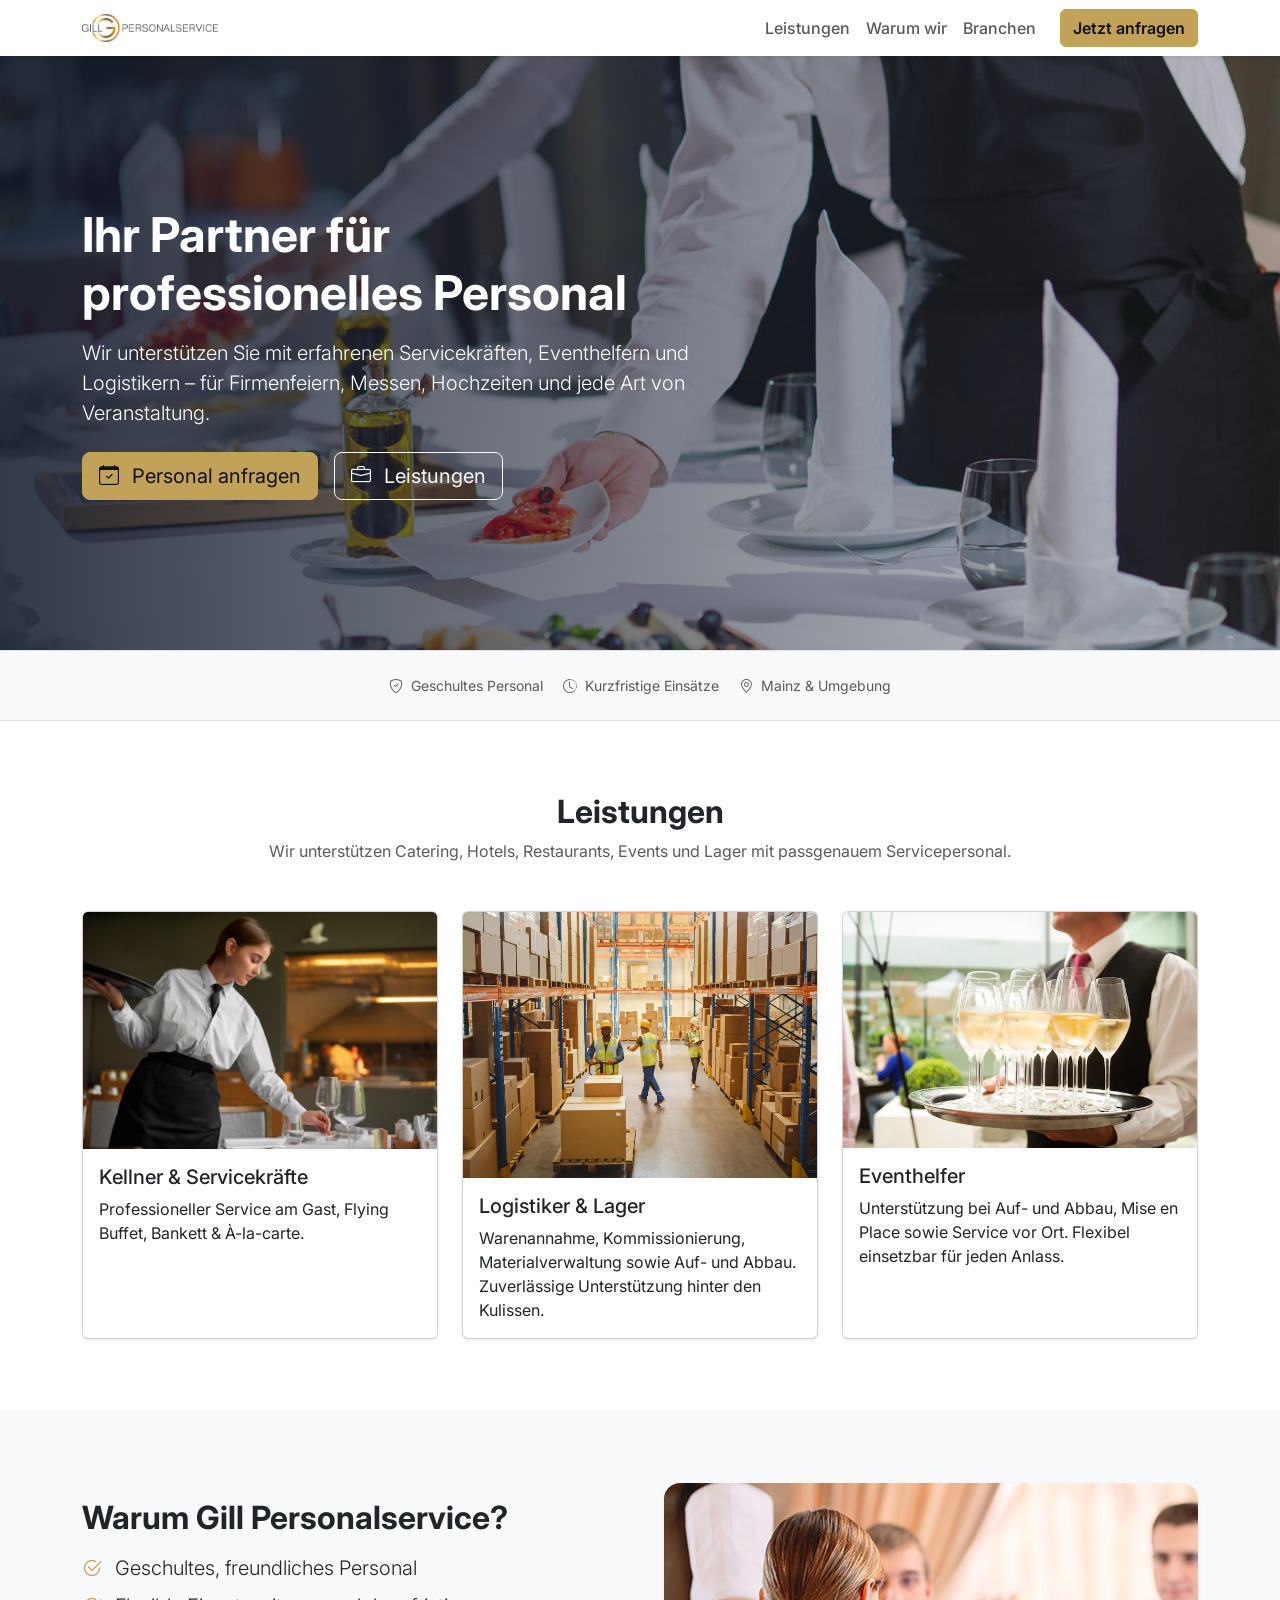
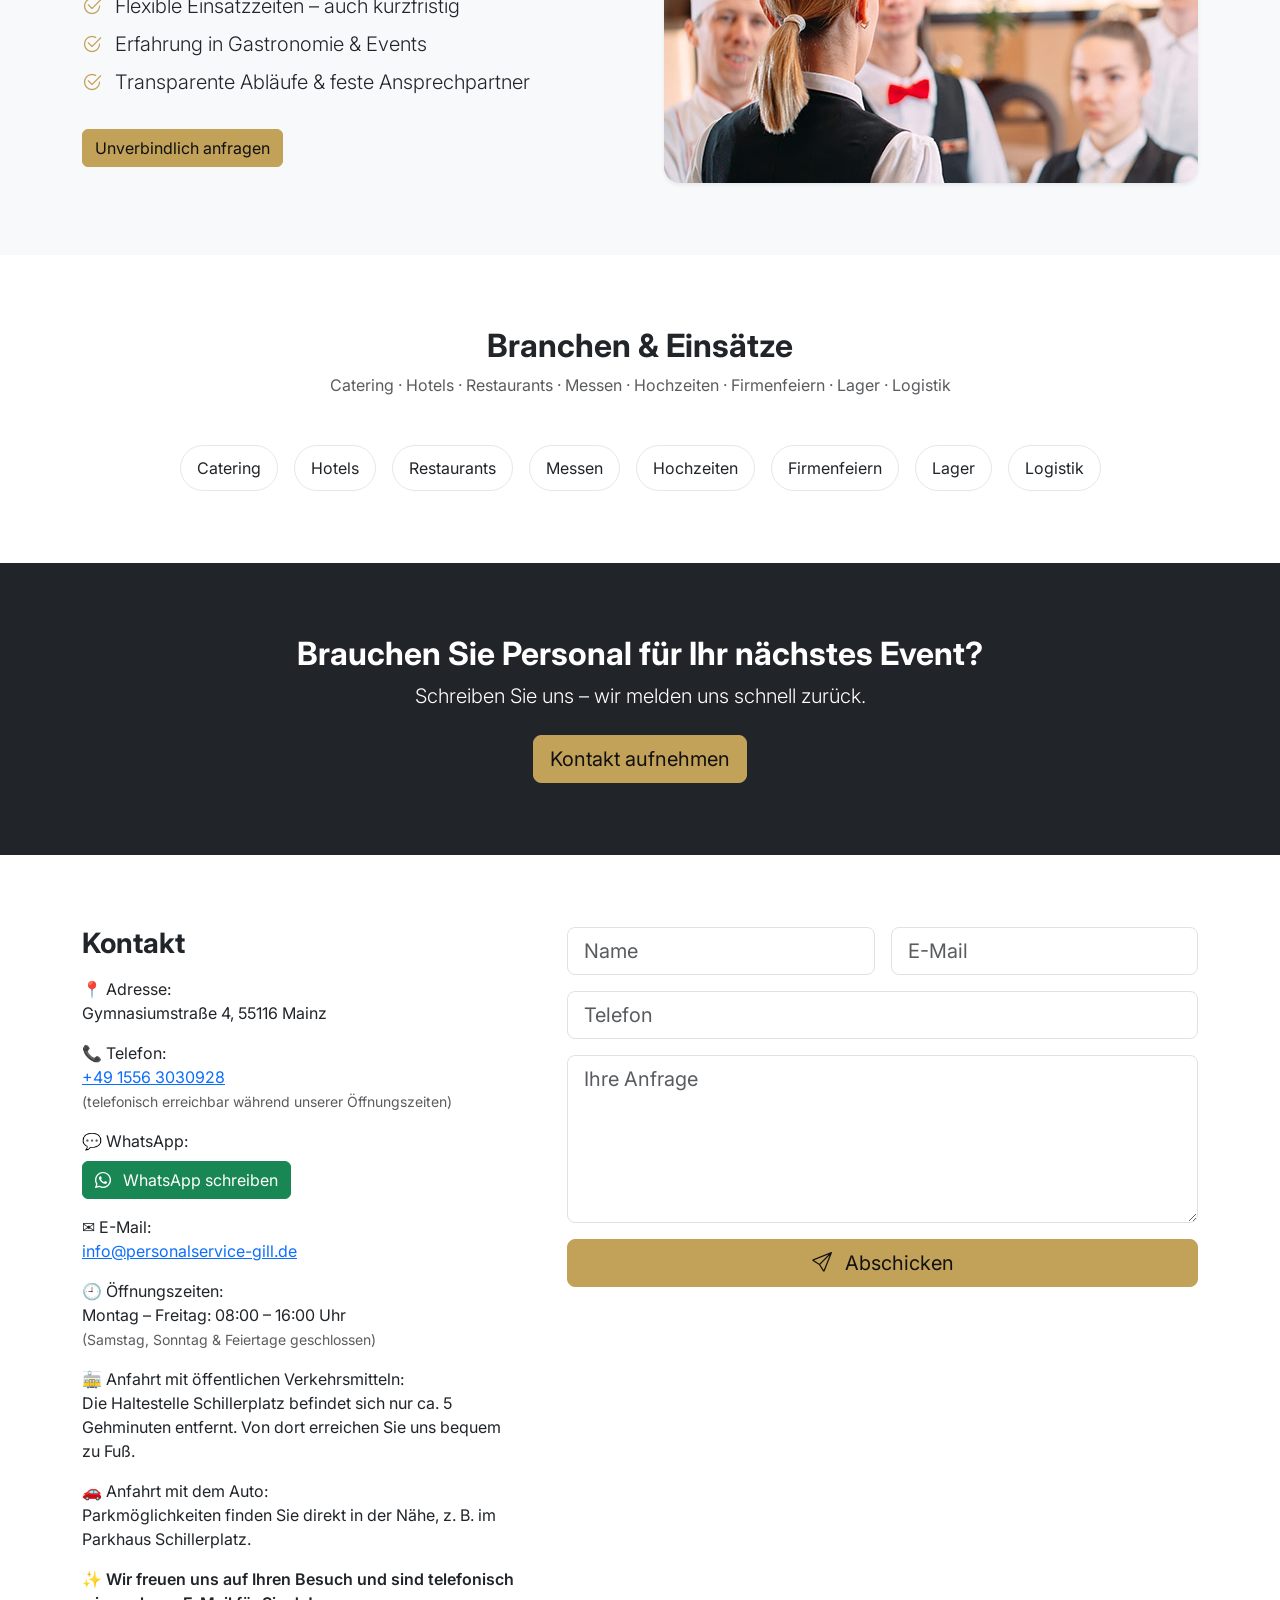
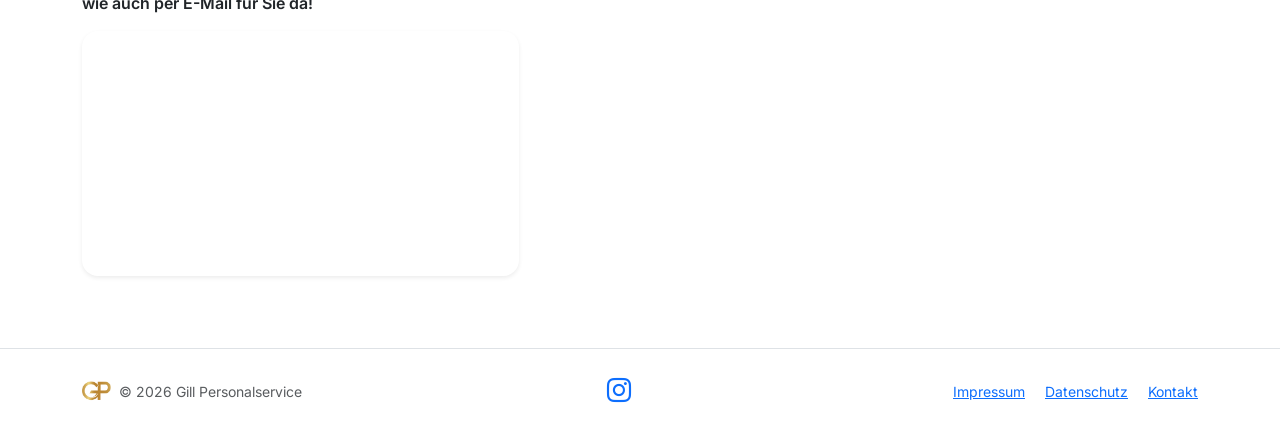
==== index.html @ 8b9c26a4 "Update index.html" ====
<!doctype html>
<html lang="de">
<head>
  <meta charset="utf-8">
  <meta name="viewport" content="width=device-width, initial-scale=1">
  <title>Gill Personalservice – Ihr Partner für professionelles Personal</title>
  <meta name="description" content="Zuverlässige Kellner, Logistiker, Lager und Eventhelfer für Hotels, Gastronomie und Veranstaltungen.">
  <link href="https://cdn.jsdelivr.net/npm/bootstrap@5.3.3/dist/css/bootstrap.min.css" rel="stylesheet">
  <link href="https://fonts.googleapis.com/css2?family=Inter:wght@400;500;600;700&display=swap" rel="stylesheet">
  <link href="https://cdn.jsdelivr.net/npm/bootstrap-icons@1.11.3/font/bootstrap-icons.css" rel="stylesheet">
  <link href="assets/css/style.css" rel="stylesheet">
  <link rel="icon" href="Gill-Personalservice_logo_klein_weiss_2_TO_DO.png">
  
  <link href="https://cdn.jsdelivr.net/npm/bootstrap@5.3.3/dist/css/bootstrap.min.css" rel="stylesheet">
<link href="https://fonts.googleapis.com/css2?family=Inter:wght@400;500;600;700&display=swap" rel="stylesheet">
<link href="assets/css/style.css" rel="stylesheet">

</head>
<body>
<!-- NAV -->
<nav class="navbar navbar-expand-lg navbar-light sticky-top shadow-sm bg-white">
  <div class="container">
    <a class="navbar-brand d-flex align-items-center gap-2" href="#">
      <img src="Logo_ORIG_1.jpg" alt="Gill Personalservice" height="28">
      <span class="fw-semibold"></span>
    </a>
    <button class="navbar-toggler" type="button" data-bs-toggle="collapse" data-bs-target="#nav">
      <span class="navbar-toggler-icon"></span>
    </button>
    <div class="collapse navbar-collapse" id="nav">
      <ul class="navbar-nav ms-auto align-items-lg-center">
        <li class="nav-item"><a class="nav-link" href="#leistungen">Leistungen</a></li>
        <li class="nav-item"><a class="nav-link" href="#warum">Warum wir</a></li>
        <li class="nav-item"><a class="nav-link" href="#branchen">Branchen</a></li>
        <li class="nav-item"><a class="btn btn-accent ms-lg-3" href="#kontakt">Jetzt anfragen</a></li>
      </ul>
    </div>
  </div>
</nav>

<!-- HERO -->
<header class="hero d-flex align-items-center text-white">
  <div class="container py-5">
    <div class="row align-items-center">
      <div class="col-lg-7">
        <h1 class="display-5 fw-bold">Ihr Partner für professionelles Personal</h1>
        <p class="lead mt-3">Wir unterstützen Sie mit erfahrenen Servicekräften, Eventhelfern und Logistikern – für Firmenfeiern, Messen, Hochzeiten und jede Art von Veranstaltung.</p>
        <div class="d-flex gap-3 mt-4">
          <a href="#kontakt" class="btn btn-accent btn-lg"><i class="bi bi-calendar-check me-2"></i> Personal anfragen</a>
          <a href="#leistungen" class="btn btn-outline-light btn-lg"><i class="bi bi-briefcase me-2"></i> Leistungen</a>
        </div>
      </div>
    </div>
  </div>
  <div class="hero-bg" style="background-image:url('assets/img/catering-service-personal.jpeg');"></div>
  <div class="hero-overlay"></div>
</header>

<!-- TRUST / BADGES (опционально) -->
<section class="py-4 bg-light border-top border-bottom">
  <div class="container text-center small text-muted">
    <span class="me-3"><i class="bi bi-shield-check me-1"></i> Geschultes Personal</span>
    <span class="me-3"><i class="bi bi-clock-history me-1"></i> Kurzfristige Einsätze</span>
    <span><i class="bi bi-geo-alt me-1"></i> Mainz & Umgebung</span>
  </div>
</section>

<!-- LEISTUNGEN -->
<section id="leistungen" class="py-6">
  <div class="container">
    <div class="text-center mb-5">
      <h2 class="fw-bold">Leistungen</h2>
      <p class="text-muted">Wir unterstützen Catering, Hotels, Restaurants, Events und Lager mit passgenauem Servicepersonal.</p>
    </div>
    <div class="row g-4">
      <div class="col-md-4">
        <div class="card h-100 shadow-sm lift">
          <img class="card-img-top" src="assets/img/image (1).png" alt="Kellner & Servicekräfte">
          <div class="card-body">
            <h5 class="card-title">Kellner & Servicekräfte</h5>
            <p class="card-text">Professioneller Service am Gast, Flying Buffet, Bankett & À-la-carte.</p>
          </div>
        </div>
      </div>
      <div class="col-md-4">
        <div class="card h-100 shadow-sm lift">
          <img class="card-img-top" src="fachlagerist-lagerlogistik.jpg" alt="Logistiker, Lager">
          <div class="card-body">
            <h5 class="card-title">Logistiker & Lager</h5>
            <p class="card-text">Warenannahme, Kommissionierung, Materialverwaltung sowie Auf- und Abbau. Zuverlässige Unterstützung hinter den Kulissen.</p>
          </div>
        </div>
      </div>
      <div class="col-md-4">
        <div class="card h-100 shadow-sm lift">
          <img class="card-img-top" src="midsection-von-kellner-mit-weinglaesern-im-restaurant_1048944-6241813.jpg" alt="Eventhelfer">
          <div class="card-body">
            <h5 class="card-title">Eventhelfer</h5>
            <p class="card-text">Unterstützung bei Auf- und Abbau, Mise en Place sowie Service vor Ort. Flexibel einsetzbar für jeden Anlass.</p>
          </div>
        </div>
      </div>
    </div>
  </div>
</section>

<!-- WARUM WIR -->
<section id="warum" class="py-6 bg-light">
  <div class="container">
    <div class="row align-items-center g-5">
      <div class="col-lg-6">
        <h2 class="fw-bold">Warum Gill Personalservice?</h2>
        <ul class="list-unstyled mt-3 lead">
          <li class="mb-2"><i class="bi bi-check2-circle text-accent me-2"></i> Geschultes, freundliches Personal</li>
          <li class="mb-2"><i class="bi bi-check2-circle text-accent me-2"></i> Flexible Einsatzzeiten – auch kurzfristig</li>
          <li class="mb-2"><i class="bi bi-check2-circle text-accent me-2"></i> Erfahrung in Gastronomie & Events</li>
          <li class="mb-2"><i class="bi bi-check2-circle text-accent me-2"></i> Transparente Abläufe & feste Ansprechpartner</li>
        </ul>
        <a href="#kontakt" class="btn btn-accent mt-3">Unverbindlich anfragen</a>
      </div>
      <div class="col-lg-6">
        <div class="ratio ratio-16x9 rounded-4 shadow-sm bg-cover" style="background-image:url('assets/img/professionelles-servicepersonal-berlin.jpg');"></div>
      </div>
    </div>
  </div>
</section>

<!-- BRANCHEN -->
<section id="branchen" class="py-6">
  <div class="container">
    <div class="text-center mb-5">
      <h2 class="fw-bold">Branchen & Einsätze</h2>
      <p class="text-muted">Catering · Hotels · Restaurants · Messen · Hochzeiten · Firmenfeiern · Lager · Logistik</p>
    </div>
    <div class="d-flex flex-wrap justify-content-center gap-3">
      <div class="pill">Catering</div>
      <div class="pill">Hotels</div>
      <div class="pill">Restaurants</div>
      <div class="pill">Messen</div>
      <div class="pill">Hochzeiten</div>
      <div class="pill">Firmenfeiern</div>
      <div class="pill">Lager</div>
      <div class="pill">Logistik</div>
    </div>
  </div>
</section>

<!-- CTA BIG -->
<section class="py-6 bg-dark text-white text-center">
  <div class="container">
    <h2 class="fw-bold">Brauchen Sie Personal für Ihr nächstes Event?</h2>
    <p class="lead mt-2">Schreiben Sie uns – wir melden uns schnell zurück.</p>
    <a href="#kontakt" class="btn btn-accent btn-lg mt-2">Kontakt aufnehmen</a>
  </div>
</section>

<!-- KONTAKT -->
<section id="kontakt" class="py-6">
  <div class="container">
    <div class="row g-5">
      
      <!-- Linke Spalte: Kontaktdaten -->
      <div class="col-lg-5">
        <h3 class="fw-bold mb-3">Kontakt</h3>

        <p>📍 Adresse:<br>
        Gymnasiumstraße 4, 55116 Mainz</p>

<p>📞 Telefon:<br>
  <a href="tel:+4915563030928">+49 1556 3030928</a><br>
  <small class="text-muted">(telefonisch erreichbar während unserer Öffnungszeiten)</small>
</p>

<p>💬 WhatsApp:<br>
  <a href="https://wa.me/4915563030928" 
     target="_blank" 
     class="btn btn-success mt-2">
    <i class="bi bi-whatsapp me-2"></i> WhatsApp schreiben
  </a>
</p>

        <p>✉️ E-Mail:<br>
        <a href="mailto:info@personalservice-gill.de">info@personalservice-gill.de</a></p>

        <p>🕘 Öffnungszeiten:<br>
        Montag – Freitag: 08:00 – 16:00 Uhr<br>
        <small class="text-muted">(Samstag, Sonntag & Feiertage geschlossen)</small></p>

        <p>🚋 Anfahrt mit öffentlichen Verkehrsmitteln:<br>
        Die Haltestelle Schillerplatz befindet sich nur ca. 5 Gehminuten entfernt. Von dort erreichen Sie uns bequem zu Fuß.</p>

        <p>🚗 Anfahrt mit dem Auto:<br>
        Parkmöglichkeiten finden Sie direkt in der Nähe, z. B. im Parkhaus Schillerplatz.</p>

        <p class="fw-semibold">✨ Wir freuen uns auf Ihren Besuch und sind telefonisch wie auch per E-Mail für Sie da!</p>

        <!-- Google Maps -->
        <div class="ratio ratio-16x9 rounded-4 shadow-sm overflow-hidden mt-3">
          <iframe
            src="https://www.google.com/maps?q=Gymnasiumstraße%204,%2055116%20Mainz&output=embed"
            style="border:0;" allowfullscreen="" loading="lazy"
            referrerpolicy="no-referrer-when-downgrade">
          </iframe>
        </div>
      </div>

      <!-- Rechte Spalte: Formular -->
      <div class="col-lg-7">
        <!-- отправка через Formspree (замени XXXXX на свой ID) -->
        <form action="https://formspree.io/f/XXXXX" method="POST" class="row g-3">
          <div class="col-md-6">
            <input class="form-control form-control-lg" name="name" placeholder="Name" required>
          </div>
          <div class="col-md-6">
            <input class="form-control form-control-lg" type="email" name="email" placeholder="E-Mail" required>
          </div>
          <div class="col-12">
            <input class="form-control form-control-lg" name="telefon" placeholder="Telefon">
          </div>
          <div class="col-12">
            <textarea class="form-control form-control-lg" name="nachricht" rows="5" placeholder="Ihre Anfrage"></textarea>
          </div>
          <div class="col-12">
            <button class="btn btn-accent btn-lg w-100" type="submit">
              <i class="bi bi-send me-2"></i> Abschicken
            </button>
          </div>
        </form>
      </div>

    </div>
  </div>
</section>


<!-- FOOTER -->
<footer class="border-top py-4">
  <div class="container d-flex flex-wrap justify-content-between align-items-center gap-3">
    <div class="d-flex align-items-center gap-2">
      <img src="Gill-Personalservice_logo_klein_weiss_2.png" alt="" height="20">
      <span class="small text-muted">© <span id="y"></span> Gill Personalservice</span>
    </div>
    <a class="me-3" href="https://www.instagram.com/gillpersonalservice" target="_blank" rel="noopener">
  <i class="bi bi-instagram" style="font-size:1.5rem;"></i>
</a>
    <div class="small">



      <a class="me-3" href="impressum.html">Impressum</a>
      <a class="me-3" href="datenschutz.html">Datenschutz</a>
      <a href="#kontakt">Kontakt</a>
    </div>
  </div>
</footer>

<script src="https://cdn.jsdelivr.net/npm/bootstrap@5.3.3/dist/js/bootstrap.bundle.min.js"></script>
<script src="assets/js/script.js"></script>
</body>
</html>
---- assets/css/style.css ----
:root{
  --brand:#0F172A;   /* тёмный */
  --accent:#C2A158;  /* золотистый акцент */
  --muted:#64748B;
}
*{font-family:Inter,system-ui,-apple-system,Segoe UI,Roboto,Arial,sans-serif}
.btn-accent{background:var(--accent); border-color:var(--accent); color:#111;}
.btn-accent:hover{filter:brightness(.95); color:#111;}
.text-accent{color:var(--accent)!important}
.py-6{padding-top:4.5rem;padding-bottom:4.5rem}

/* hero */
.hero{position:relative; min-height:66vh; overflow:hidden; background:#111}
.hero-bg{position:absolute; inset:0; background-size:cover; background-position:center; transform:scale(1.05)}
.hero-overlay{position:absolute; inset:0; background:linear-gradient(90deg, rgba(15,23,42,.85), rgba(15,23,42,.2))}
.hero .container{position:relative; z-index:2}

/* карточки */
.lift{transition:transform .2s ease, box-shadow .2s ease}
.lift:hover{transform:translateY(-4px); box-shadow:0 12px 30px rgba(0,0,0,.08)}

.pill{display:inline-block; padding:.6rem 1rem; border:1px solid #e5e7eb; border-radius:999px}
.nav-link{font-weight:500}
.navbar .btn{font-weight:600}
---- assets/css/style.css ----
:root{
  --brand:#0F172A;   /* тёмный */
  --accent:#C2A158;  /* золотистый акцент */
  --muted:#64748B;
}
*{font-family:Inter,system-ui,-apple-system,Segoe UI,Roboto,Arial,sans-serif}
.btn-accent{background:var(--accent); border-color:var(--accent); color:#111;}
.btn-accent:hover{filter:brightness(.95); color:#111;}
.text-accent{color:var(--accent)!important}
.py-6{padding-top:4.5rem;padding-bottom:4.5rem}

/* hero */
.hero{position:relative; min-height:66vh; overflow:hidden; background:#111}
.hero-bg{position:absolute; inset:0; background-size:cover; background-position:center; transform:scale(1.05)}
.hero-overlay{position:absolute; inset:0; background:linear-gradient(90deg, rgba(15,23,42,.85), rgba(15,23,42,.2))}
.hero .container{position:relative; z-index:2}

/* карточки */
.lift{transition:transform .2s ease, box-shadow .2s ease}
.lift:hover{transform:translateY(-4px); box-shadow:0 12px 30px rgba(0,0,0,.08)}

.pill{display:inline-block; padding:.6rem 1rem; border:1px solid #e5e7eb; border-radius:999px}
.nav-link{font-weight:500}
.navbar .btn{font-weight:600}
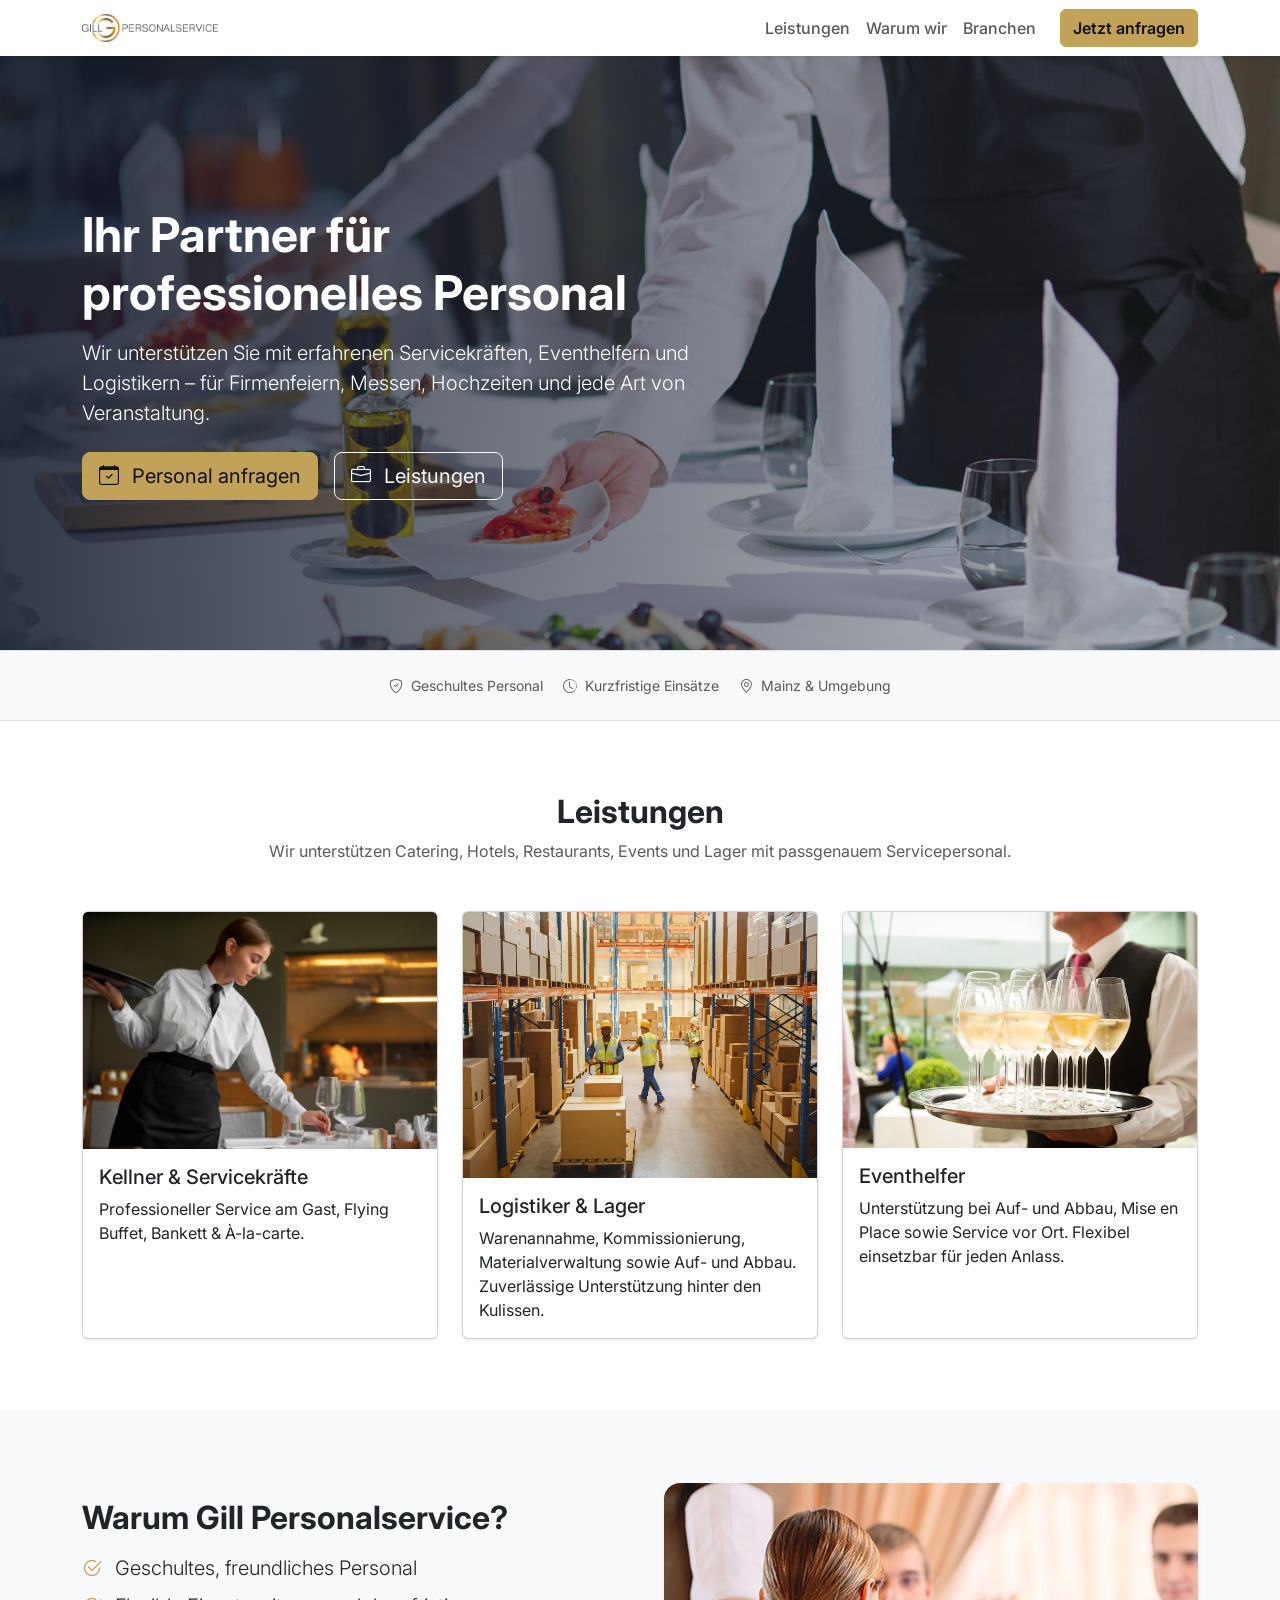
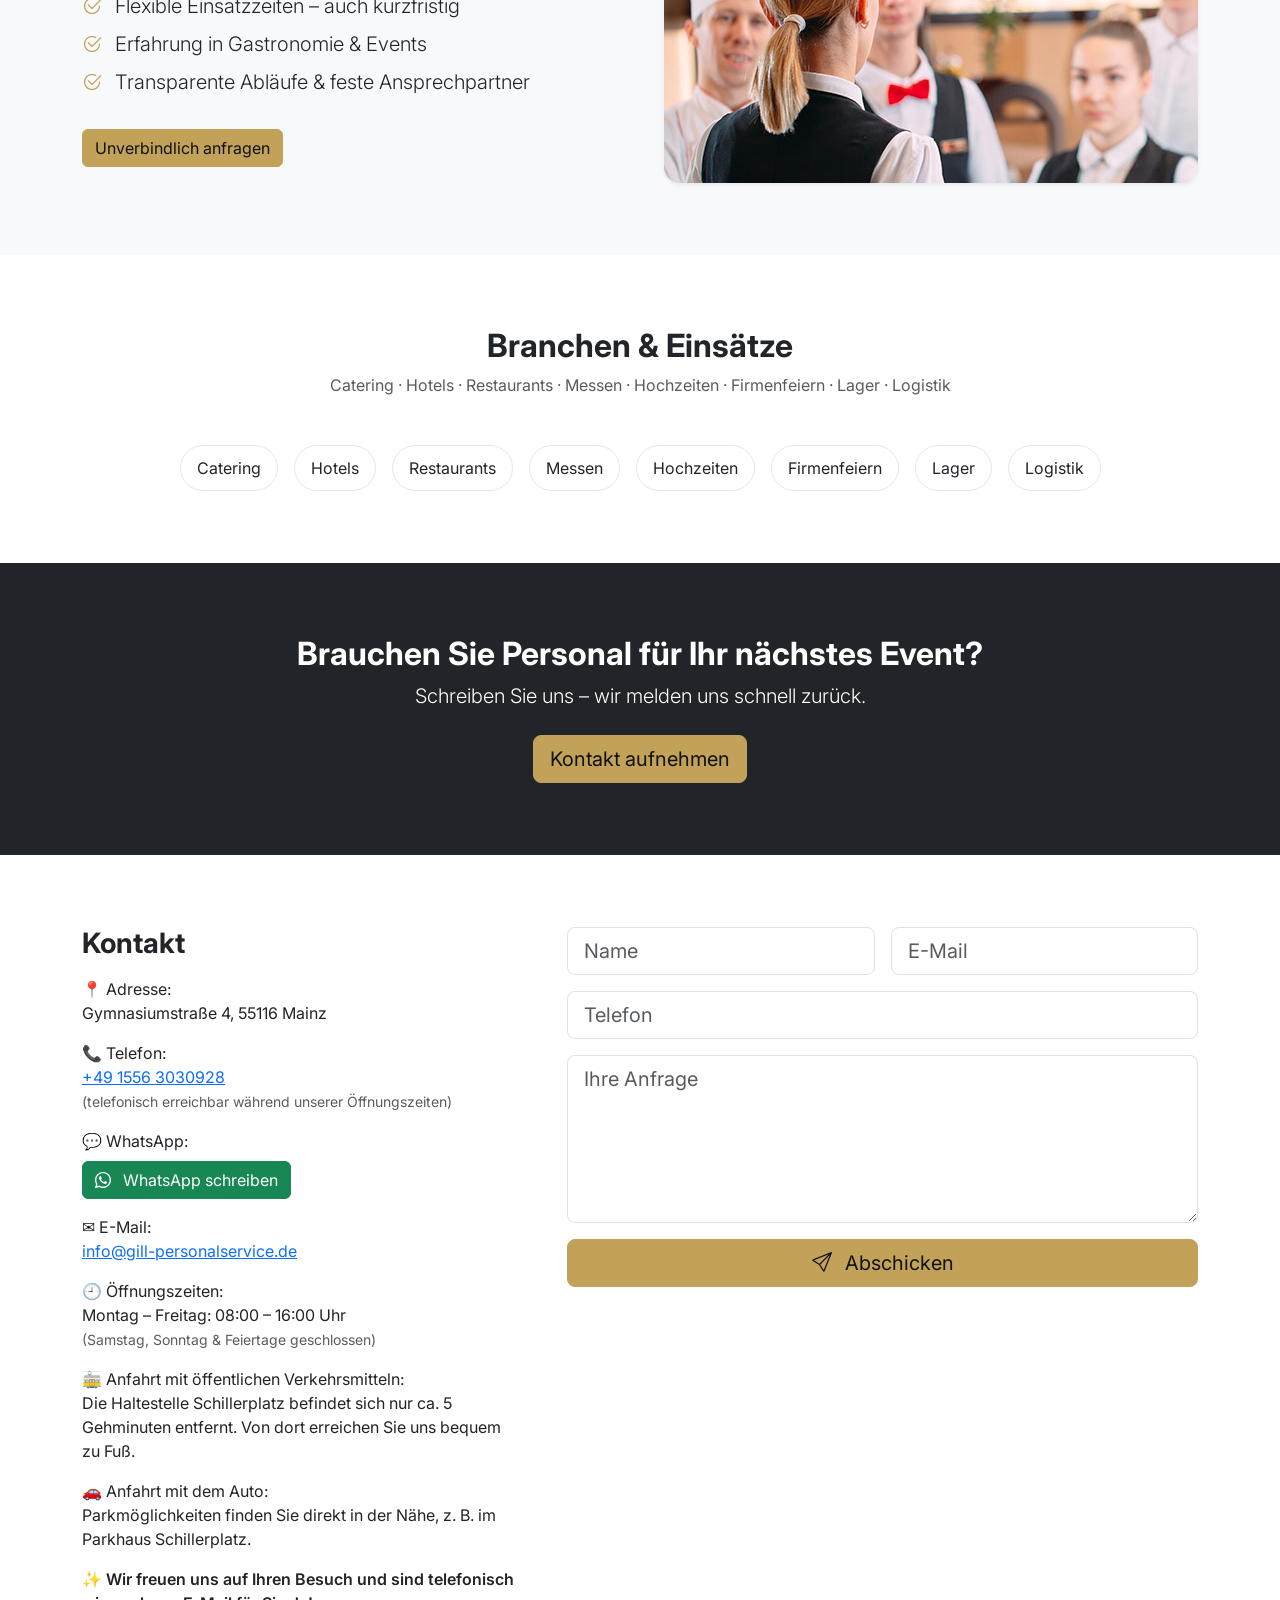
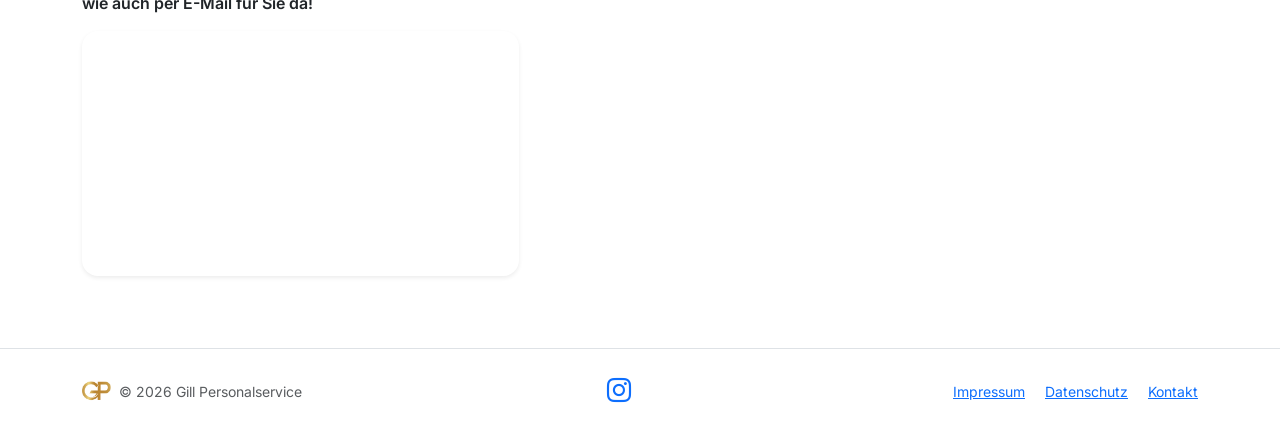
==== commit 09635f16: "Update index.html" ====
--- a/index.html
+++ b/index.html
@@ -180,7 +180,7 @@
 </p>
 
         <p>✉️ E-Mail:<br>
-        <a href="mailto:info@personalservice-gill.de">info@personalservice-gill.de</a></p>
+        <a href="mailto:info@gill-personalservice.de">info@gill-personalservice.de</a></p>
 
         <p>🕘 Öffnungszeiten:<br>
         Montag – Freitag: 08:00 – 16:00 Uhr<br>
@@ -207,7 +207,7 @@
       <!-- Rechte Spalte: Formular -->
       <div class="col-lg-7">
         <!-- отправка через Formspree (замени XXXXX на свой ID) -->
-        <form action="https://formspree.io/f/XXXXX" method="POST" class="row g-3">
+        <form action="https://formspree.io/f/xgvnyvnv" method="POST" class="row g-3">
           <div class="col-md-6">
             <input class="form-control form-control-lg" name="name" placeholder="Name" required>
           </div>
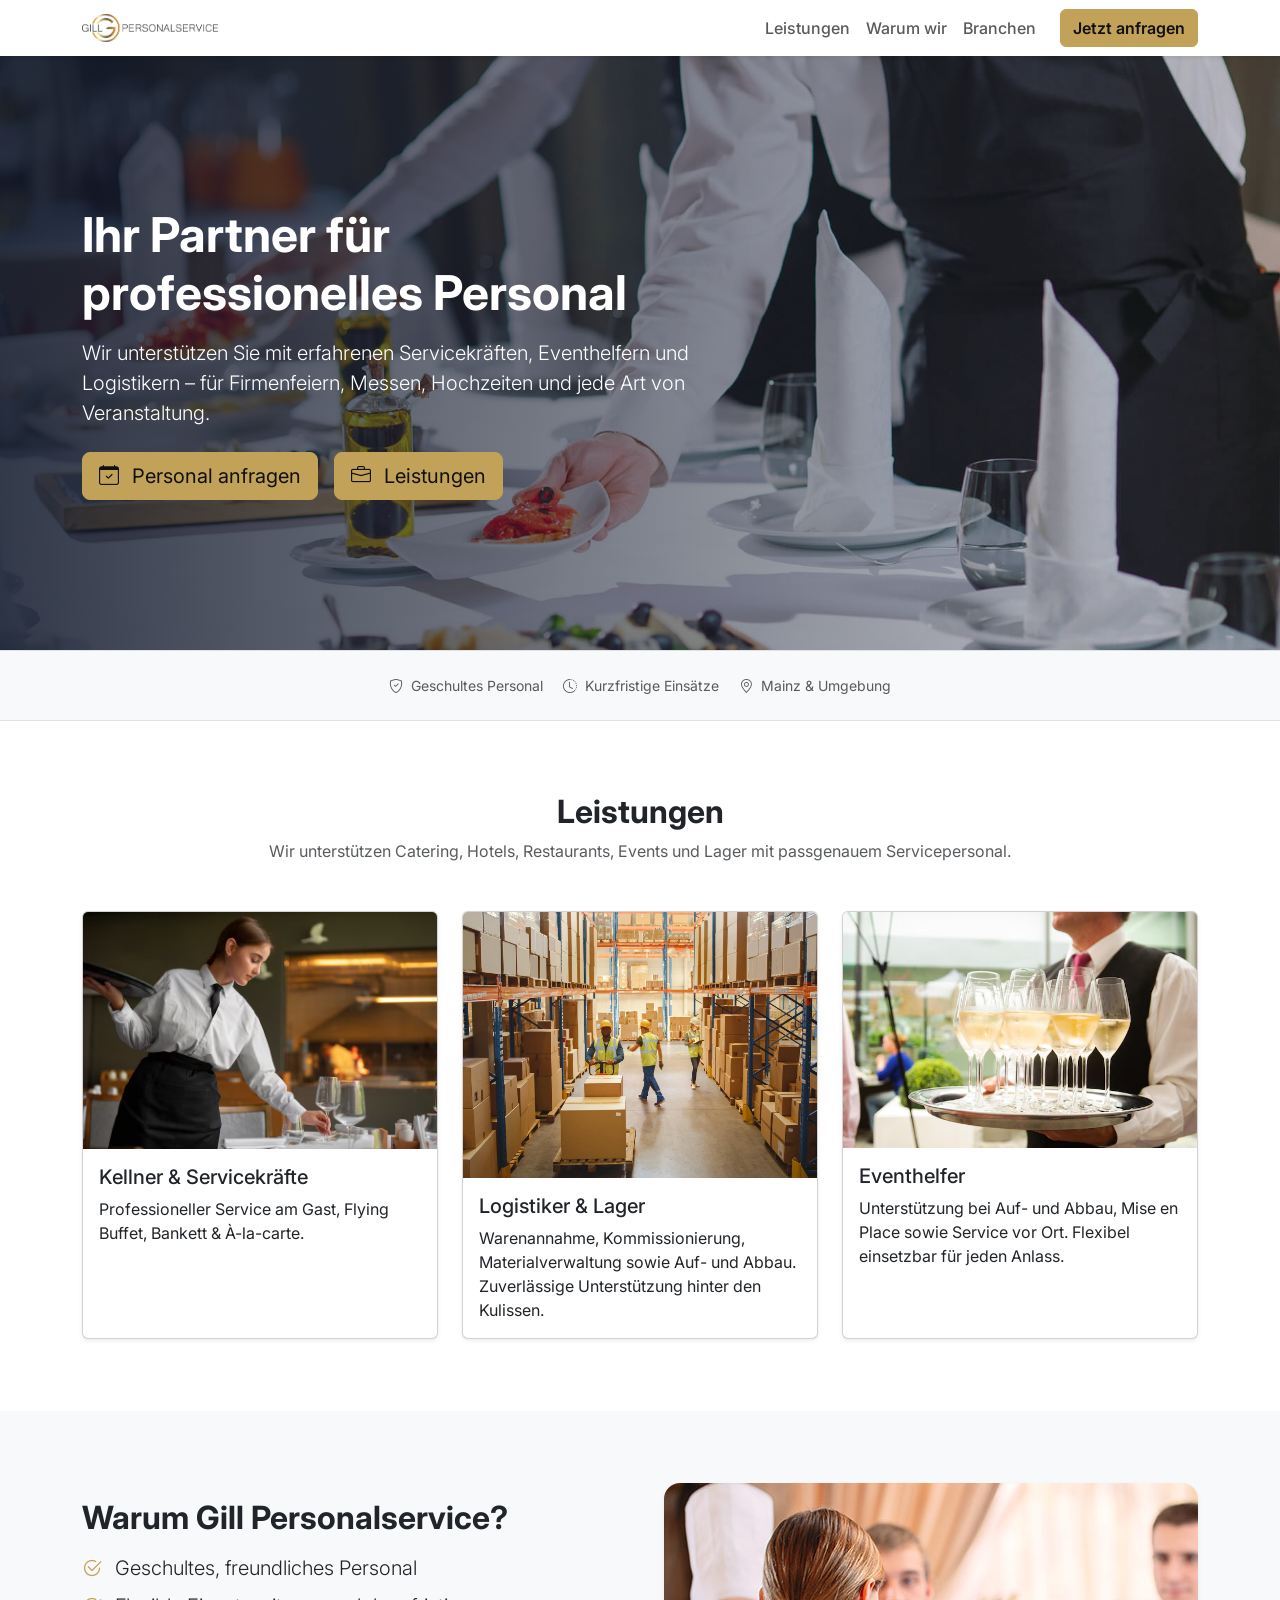
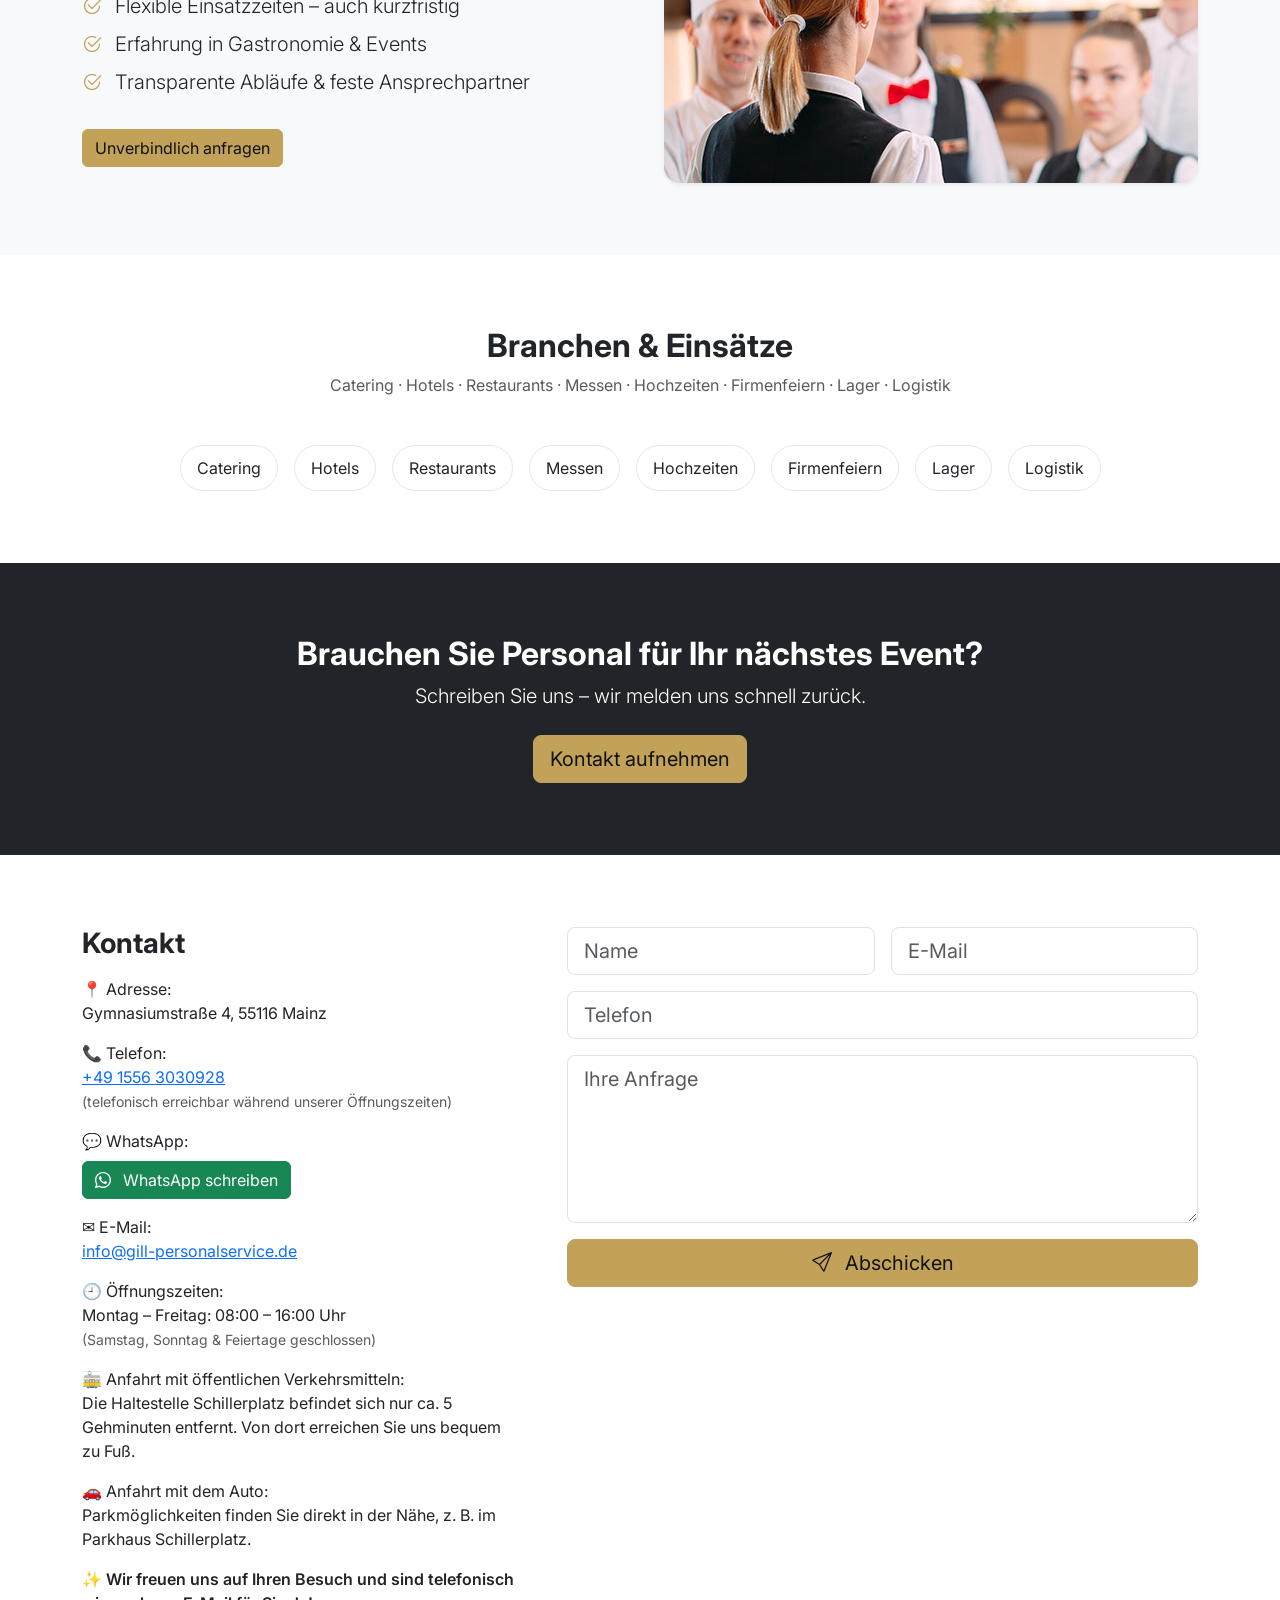
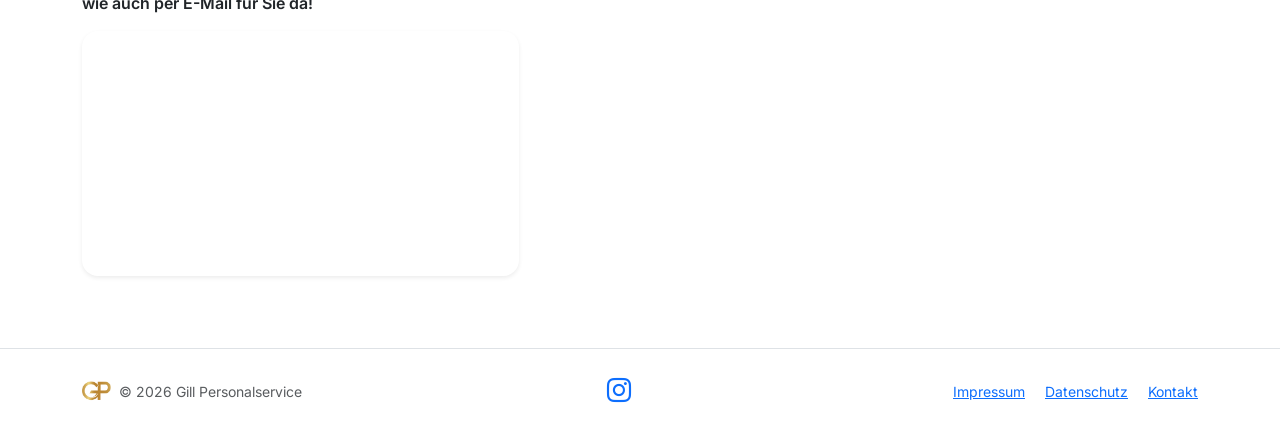
==== commit eea2fe76: "update 11.02.2026, 23:17" ====
--- a/index.html
+++ b/index.html
@@ -47,7 +47,7 @@
         <p class="lead mt-3">Wir unterstützen Sie mit erfahrenen Servicekräften, Eventhelfern und Logistikern – für Firmenfeiern, Messen, Hochzeiten und jede Art von Veranstaltung.</p>
         <div class="d-flex gap-3 mt-4">
           <a href="#kontakt" class="btn btn-accent btn-lg"><i class="bi bi-calendar-check me-2"></i> Personal anfragen</a>
-          <a href="#leistungen" class="btn btn-outline-light btn-lg"><i class="bi bi-briefcase me-2"></i> Leistungen</a>
+          <a href="#leistungen" class="btn btn-accent btn-lg"><i class="bi bi-briefcase me-2"></i> Leistungen</a>
         </div>
       </div>
     </div>
--- a/assets/css/style.css
+++ b/assets/css/style.css
@@ -14,6 +14,31 @@
 .hero-bg{position:absolute; inset:0; background-size:cover; background-position:center; transform:scale(1.05)}
 .hero-overlay{position:absolute; inset:0; background:linear-gradient(90deg, rgba(15,23,42,.85), rgba(15,23,42,.2))}
 .hero .container{position:relative; z-index:2}
+.hero .btn-accent:hover,
+.hero .btn-accent:focus{
+  background:#d7bc74;
+  border-color:#d7bc74;
+  color:#111;
+  box-shadow:0 0 0.75rem rgba(215, 188, 116, 0.55);
+}
+.hero .btn-hero-outline{
+  border-color:#f8f9fa;
+  color:#f8f9fa;
+}
+.hero .btn-hero-outline:hover,
+.hero .btn-hero-outline:focus{
+  background:#d7bc74;
+  border-color:#d7bc74;
+  color:#111;
+  box-shadow:0 0 0.75rem rgba(215, 188, 116, 0.55);
+}
+
+/* scroll reveal */
+.reveal{opacity:0; transform:translateY(14px); transition:opacity .6s ease, transform .6s ease}
+.reveal.is-visible{opacity:1; transform:none}
+@media (prefers-reduced-motion: reduce){
+  .reveal{opacity:1; transform:none; transition:none}
+}
 
 /* карточки */
 .lift{transition:transform .2s ease, box-shadow .2s ease}
--- a/assets/css/style.css
+++ b/assets/css/style.css
@@ -14,6 +14,31 @@
 .hero-bg{position:absolute; inset:0; background-size:cover; background-position:center; transform:scale(1.05)}
 .hero-overlay{position:absolute; inset:0; background:linear-gradient(90deg, rgba(15,23,42,.85), rgba(15,23,42,.2))}
 .hero .container{position:relative; z-index:2}
+.hero .btn-accent:hover,
+.hero .btn-accent:focus{
+  background:#d7bc74;
+  border-color:#d7bc74;
+  color:#111;
+  box-shadow:0 0 0.75rem rgba(215, 188, 116, 0.55);
+}
+.hero .btn-hero-outline{
+  border-color:#f8f9fa;
+  color:#f8f9fa;
+}
+.hero .btn-hero-outline:hover,
+.hero .btn-hero-outline:focus{
+  background:#d7bc74;
+  border-color:#d7bc74;
+  color:#111;
+  box-shadow:0 0 0.75rem rgba(215, 188, 116, 0.55);
+}
+
+/* scroll reveal */
+.reveal{opacity:0; transform:translateY(14px); transition:opacity .6s ease, transform .6s ease}
+.reveal.is-visible{opacity:1; transform:none}
+@media (prefers-reduced-motion: reduce){
+  .reveal{opacity:1; transform:none; transition:none}
+}
 
 /* карточки */
 .lift{transition:transform .2s ease, box-shadow .2s ease}
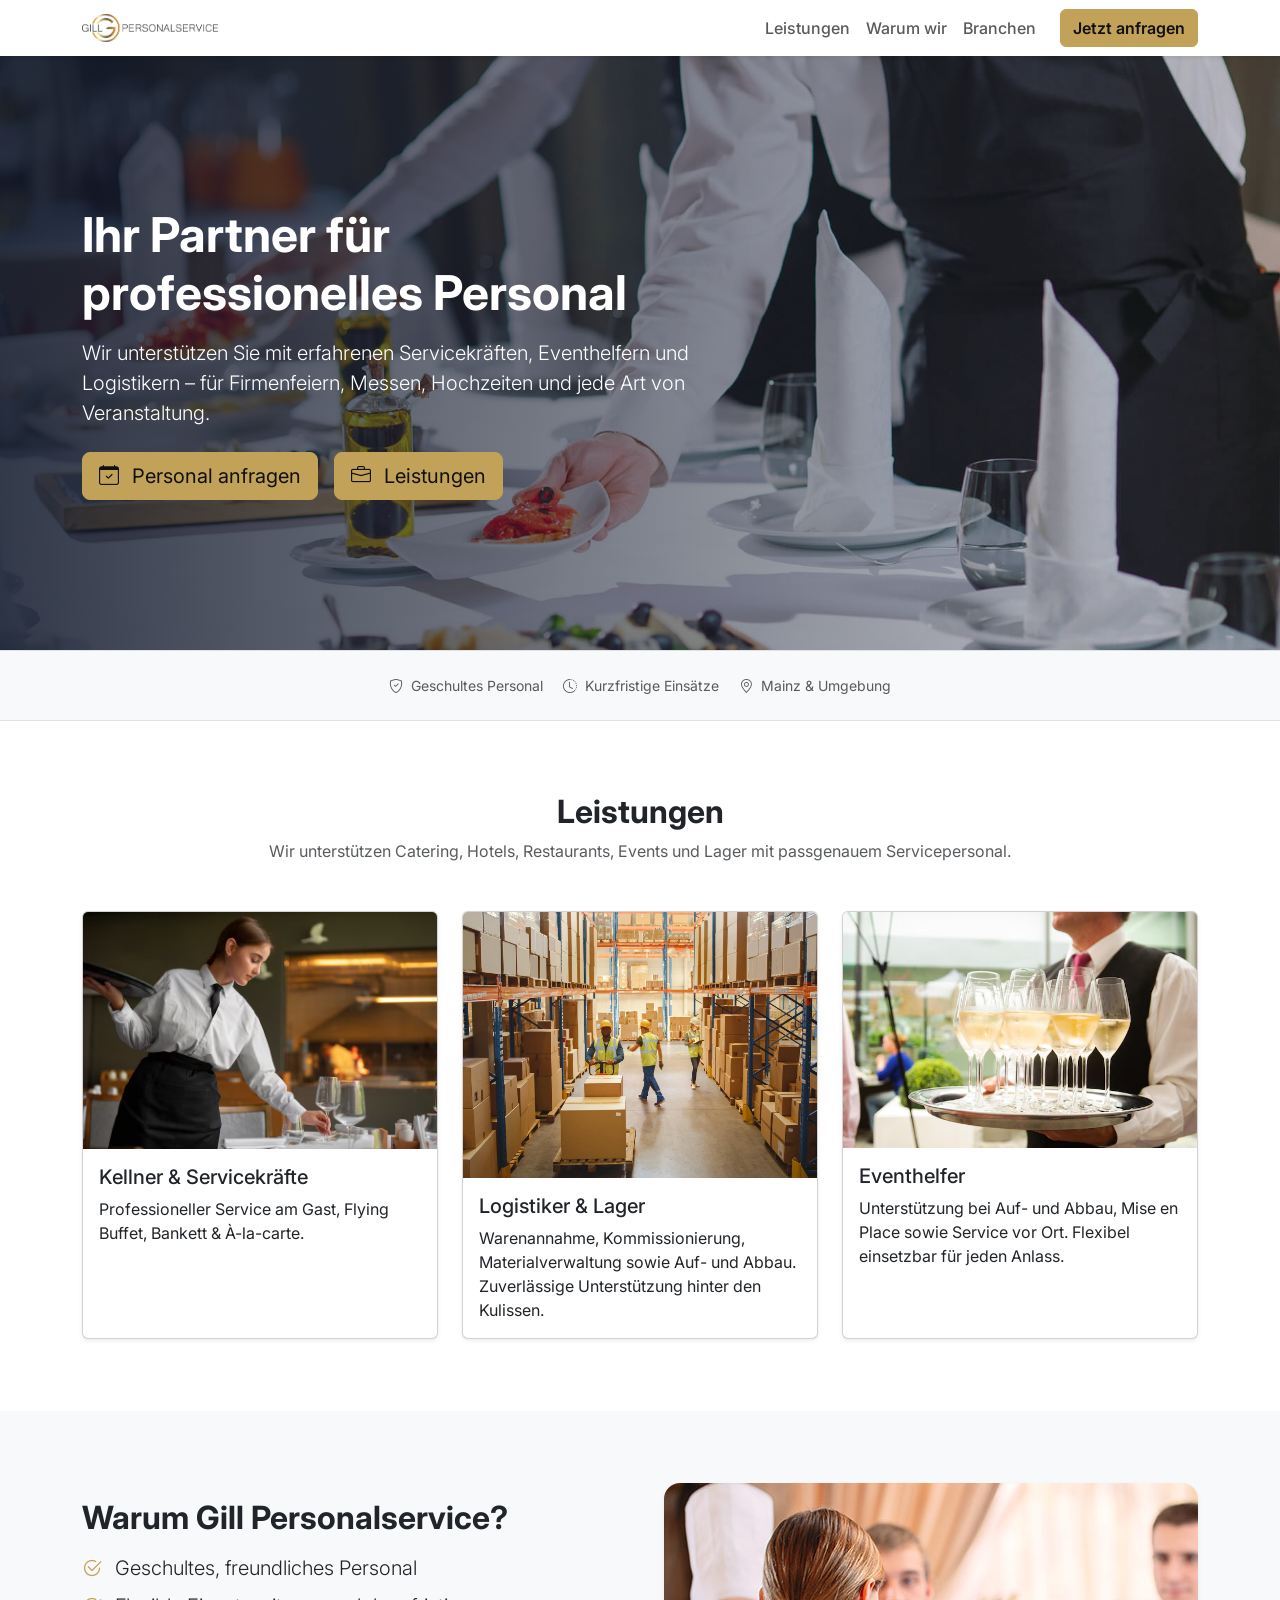
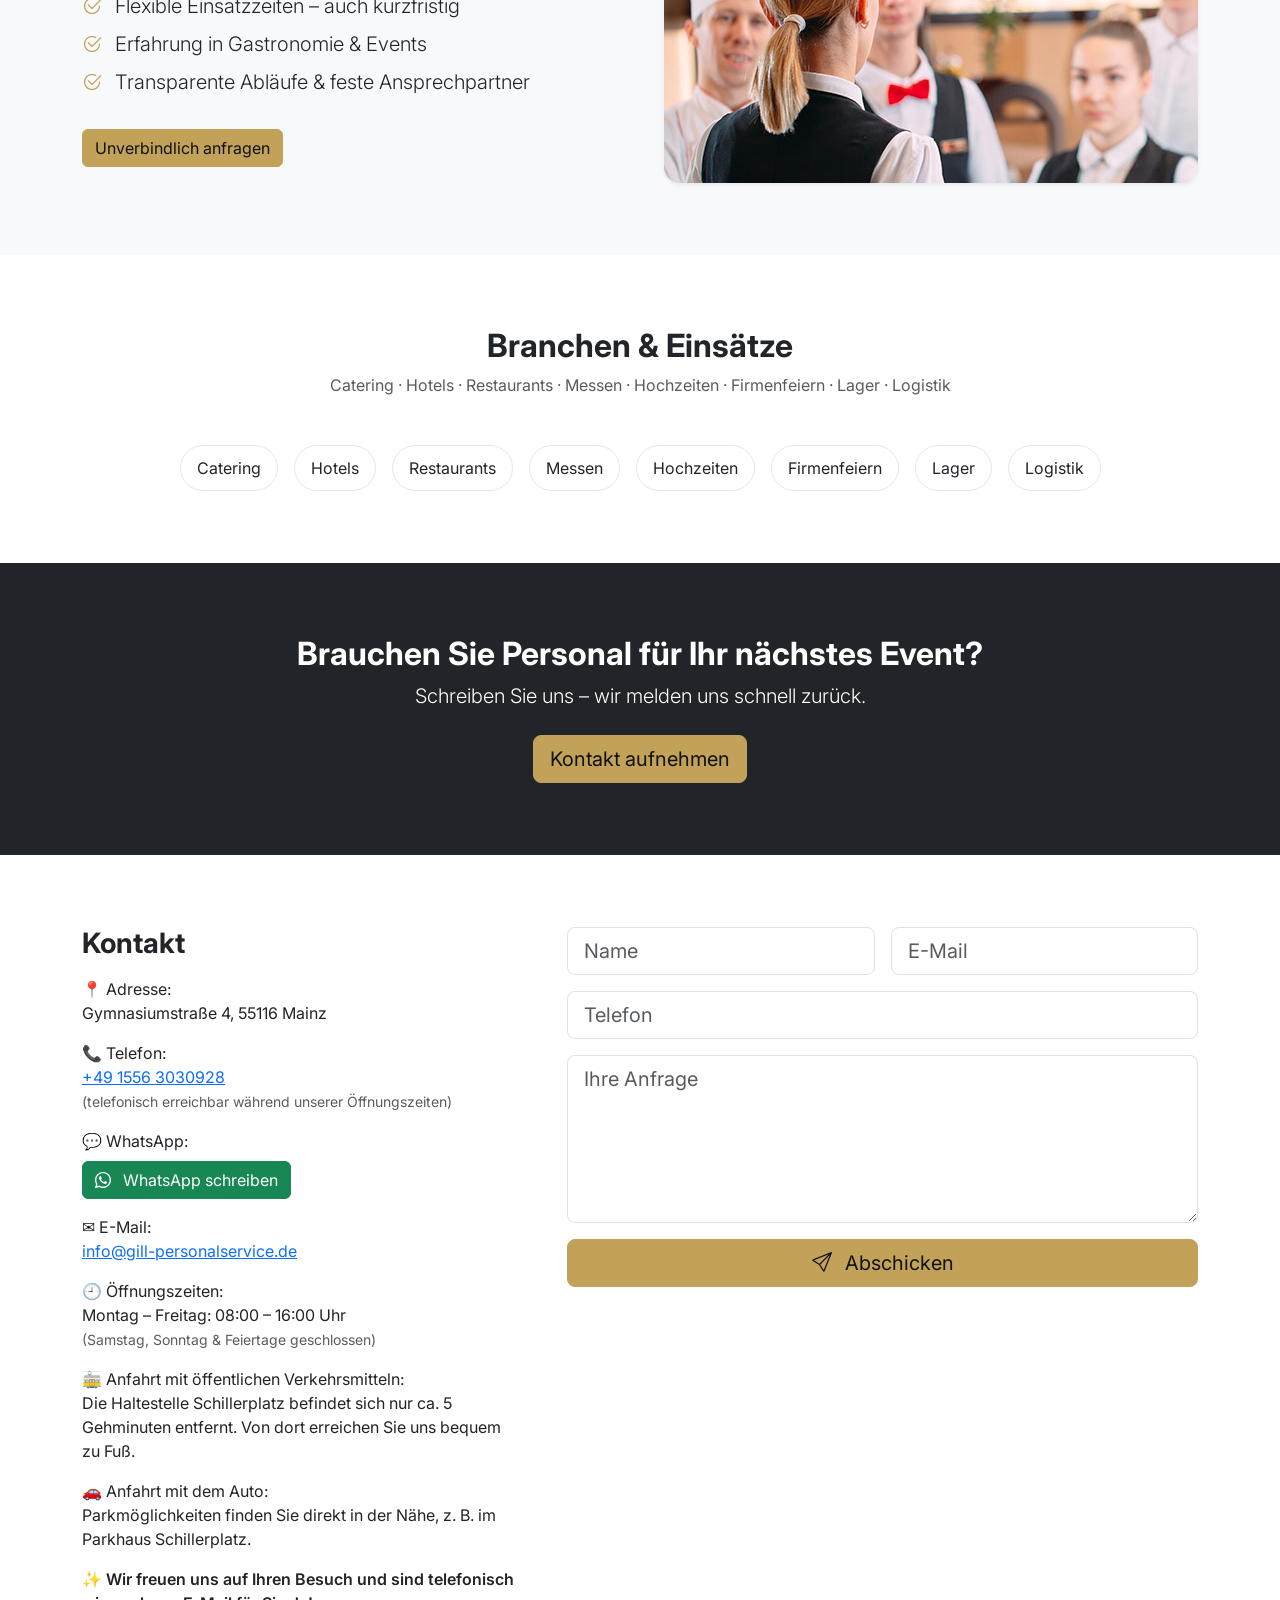
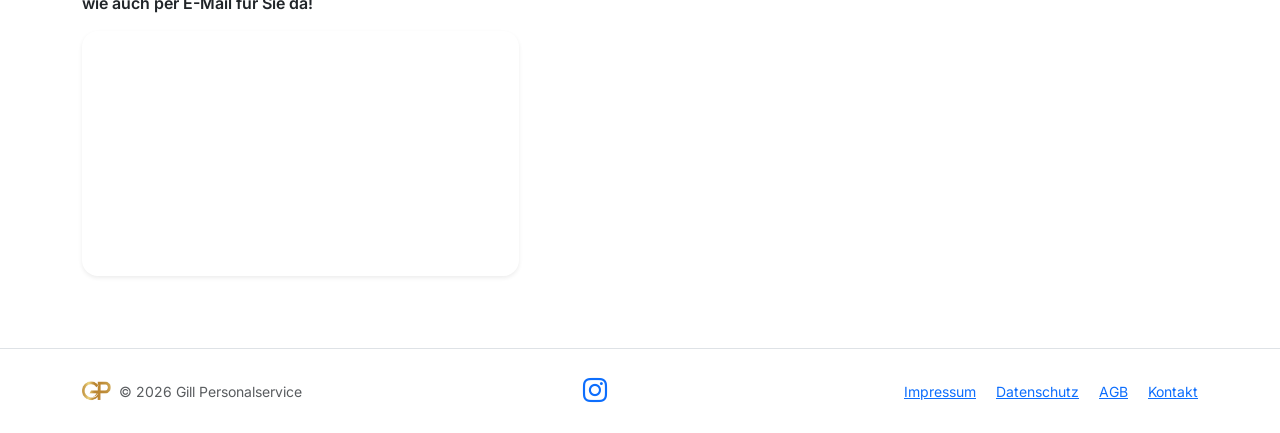
==== commit cbc2e02e: "update 11.02.2026, 23:17h" ====
--- a/index.html
+++ b/index.html
@@ -32,7 +32,7 @@
         <li class="nav-item"><a class="nav-link" href="#leistungen">Leistungen</a></li>
         <li class="nav-item"><a class="nav-link" href="#warum">Warum wir</a></li>
         <li class="nav-item"><a class="nav-link" href="#branchen">Branchen</a></li>
-        <li class="nav-item"><a class="btn btn-accent ms-lg-3" href="#kontakt">Jetzt anfragen</a></li>
+        <li class="nav-item"><a class="btn btn-accent btn-accent-glow ms-lg-3" href="#kontakt">Jetzt anfragen</a></li>
       </ul>
     </div>
   </div>
@@ -116,7 +116,7 @@
           <li class="mb-2"><i class="bi bi-check2-circle text-accent me-2"></i> Erfahrung in Gastronomie & Events</li>
           <li class="mb-2"><i class="bi bi-check2-circle text-accent me-2"></i> Transparente Abläufe & feste Ansprechpartner</li>
         </ul>
-        <a href="#kontakt" class="btn btn-accent mt-3">Unverbindlich anfragen</a>
+        <a href="#kontakt" class="btn btn-accent btn-accent-glow mt-3">Unverbindlich anfragen</a>
       </div>
       <div class="col-lg-6">
         <div class="ratio ratio-16x9 rounded-4 shadow-sm bg-cover" style="background-image:url('assets/img/professionelles-servicepersonal-berlin.jpg');"></div>
@@ -150,7 +150,7 @@
   <div class="container">
     <h2 class="fw-bold">Brauchen Sie Personal für Ihr nächstes Event?</h2>
     <p class="lead mt-2">Schreiben Sie uns – wir melden uns schnell zurück.</p>
-    <a href="#kontakt" class="btn btn-accent btn-lg mt-2">Kontakt aufnehmen</a>
+    <a href="#kontakt" class="btn btn-accent btn-accent-glow btn-lg mt-2">Kontakt aufnehmen</a>
   </div>
 </section>
 
@@ -221,7 +221,7 @@
             <textarea class="form-control form-control-lg" name="nachricht" rows="5" placeholder="Ihre Anfrage"></textarea>
           </div>
           <div class="col-12">
-            <button class="btn btn-accent btn-lg w-100" type="submit">
+            <button class="btn btn-accent btn-accent-glow btn-lg w-100" type="submit">
               <i class="bi bi-send me-2"></i> Abschicken
             </button>
           </div>
@@ -249,6 +249,7 @@
 
       <a class="me-3" href="impressum.html">Impressum</a>
       <a class="me-3" href="datenschutz.html">Datenschutz</a>
+      <a class="me-3" href="agb.html">AGB</a>
       <a href="#kontakt">Kontakt</a>
     </div>
   </div>
--- a/assets/css/style.css
+++ b/assets/css/style.css
@@ -33,6 +33,14 @@
   box-shadow:0 0 0.75rem rgba(215, 188, 116, 0.55);
 }
 
+.btn-accent-glow:hover,
+.btn-accent-glow:focus{
+  background:#d7bc74;
+  border-color:#d7bc74;
+  color:#111;
+  box-shadow:0 0 0.75rem rgba(215, 188, 116, 0.55);
+}
+
 /* scroll reveal */
 .reveal{opacity:0; transform:translateY(14px); transition:opacity .6s ease, transform .6s ease}
 .reveal.is-visible{opacity:1; transform:none}
@@ -47,3 +55,20 @@
 .pill{display:inline-block; padding:.6rem 1rem; border:1px solid #e5e7eb; border-radius:999px}
 .nav-link{font-weight:500}
 .navbar .btn{font-weight:600}
+.navbar .nav-link{
+  position:relative;
+}
+.navbar .nav-link:hover,
+.navbar .nav-link:focus{
+  color:#111;
+}
+.navbar .nav-link:hover::after,
+.navbar .nav-link:focus::after{
+  content:"";
+  position:absolute;
+  left:0;
+  right:0;
+  bottom:-6px;
+  height:2px;
+  background:#111;
+}
--- a/assets/css/style.css
+++ b/assets/css/style.css
@@ -33,6 +33,14 @@
   box-shadow:0 0 0.75rem rgba(215, 188, 116, 0.55);
 }
 
+.btn-accent-glow:hover,
+.btn-accent-glow:focus{
+  background:#d7bc74;
+  border-color:#d7bc74;
+  color:#111;
+  box-shadow:0 0 0.75rem rgba(215, 188, 116, 0.55);
+}
+
 /* scroll reveal */
 .reveal{opacity:0; transform:translateY(14px); transition:opacity .6s ease, transform .6s ease}
 .reveal.is-visible{opacity:1; transform:none}
@@ -47,3 +55,20 @@
 .pill{display:inline-block; padding:.6rem 1rem; border:1px solid #e5e7eb; border-radius:999px}
 .nav-link{font-weight:500}
 .navbar .btn{font-weight:600}
+.navbar .nav-link{
+  position:relative;
+}
+.navbar .nav-link:hover,
+.navbar .nav-link:focus{
+  color:#111;
+}
+.navbar .nav-link:hover::after,
+.navbar .nav-link:focus::after{
+  content:"";
+  position:absolute;
+  left:0;
+  right:0;
+  bottom:-6px;
+  height:2px;
+  background:#111;
+}
